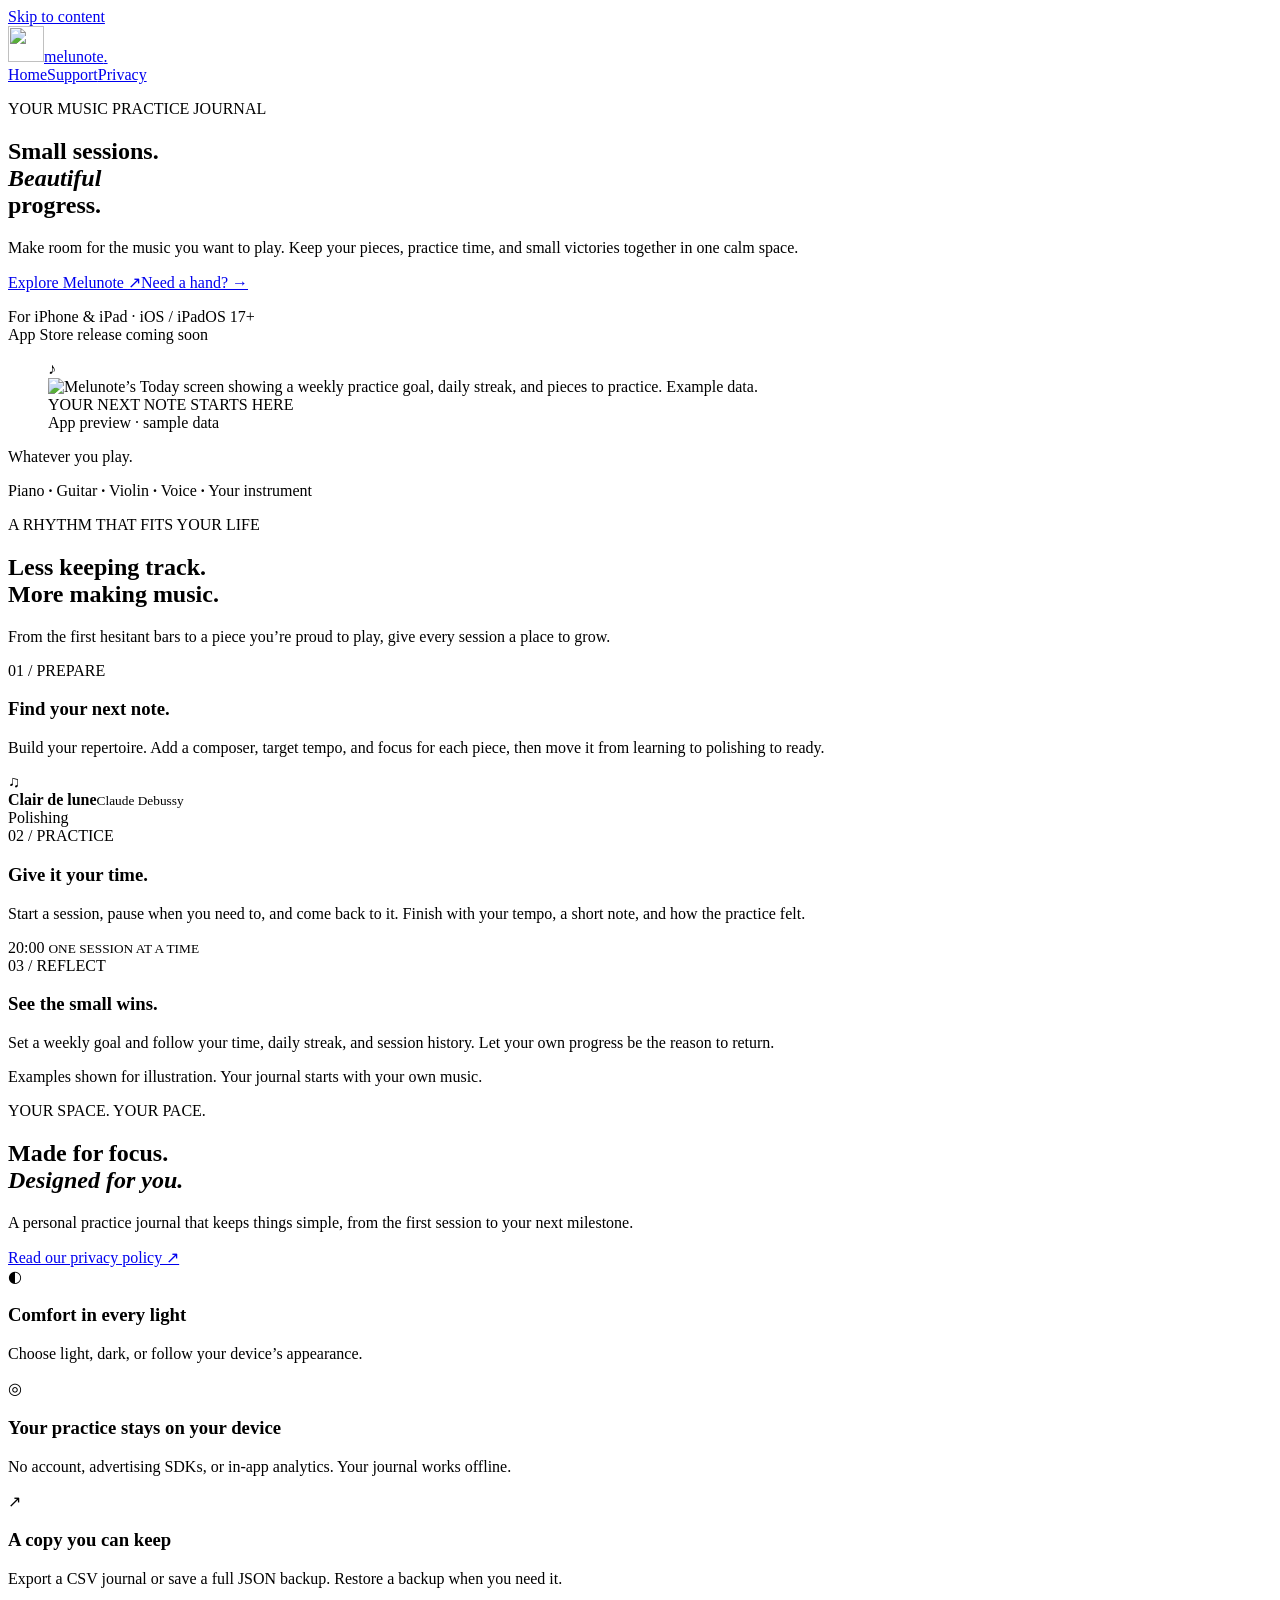
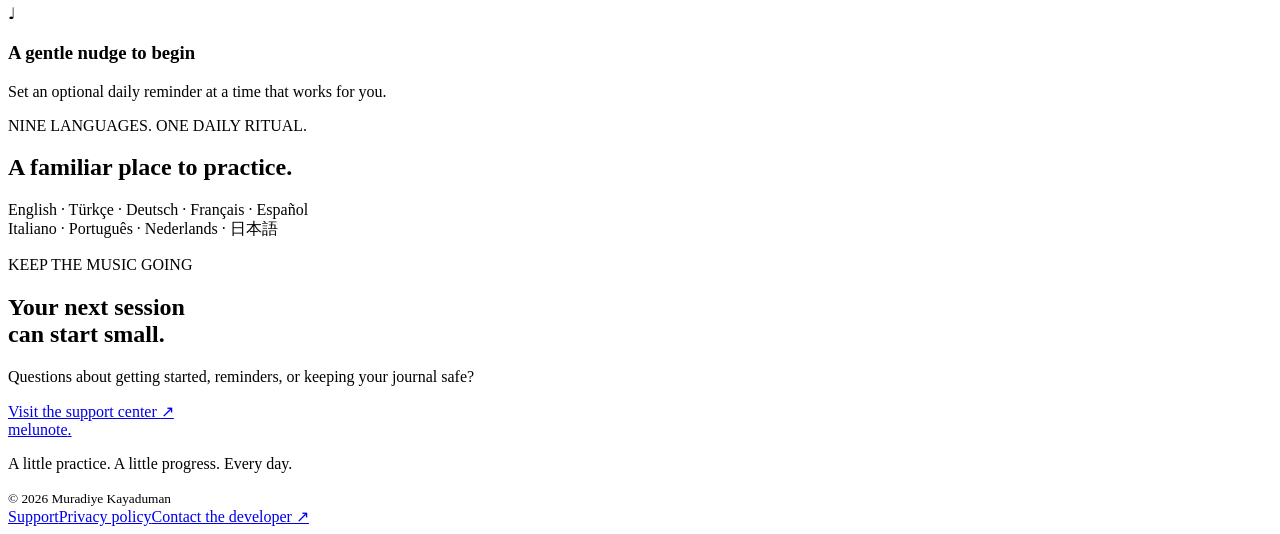
==== index.html @ 5ccfe73c "Add files via upload" ====
<!doctype html>
<html lang="en"><head><meta charset="utf-8"><meta name="viewport" content="width=device-width,initial-scale=1"><meta name="theme-color" content="#203538"><title>Melunote — Music Practice Journal</title><meta name="description" content="A calm music practice journal for iPhone and iPad. Organize your pieces, track practice sessions, and watch your progress grow."><meta property="og:title" content="Melunote — Music Practice Journal"><meta property="og:description" content="A calm music practice journal for iPhone and iPad. Organize your pieces, track practice sessions, and watch your progress grow."><meta property="og:type" content="website"><link rel="icon" type="image/png" href="assets/app-icon.png"><link rel="stylesheet" href="assets/style.css"></head>
<body><a class="skip" href="#main">Skip to content</a><header class="header wrap"><a class="brand" href="index.html" aria-label="Melunote home"><img src="assets/app-icon.png" width="36" height="36" alt="">melunote<span class="brand-dot">.</span></a><nav aria-label="Main navigation"><a href="index.html" aria-current="page">Home</a><a href="support.html">Support</a><a href="privacy.html">Privacy</a></nav></header><main id="main"><section class="hero wrap"><div class="hero-copy"><p class="eyebrow"><span class="dot"></span> YOUR MUSIC PRACTICE JOURNAL</p><h1>Small sessions.<br><em>Beautiful</em><br>progress.</h1><p class="intro">Make room for the music you want to play. Keep your pieces, practice time, and small victories together in one calm space.</p><div class="actions"><a class="button" href="#practice">Explore Melunote <span>↗</span></a><a class="text-link" href="support.html">Need a hand? →</a></div><p class="availability">For iPhone &amp; iPad · iOS / iPadOS 17+<br><span>App Store release coming soon</span></p></div><figure class="hero-art"><div class="orbit orbit-one"></div><div class="orbit orbit-two"></div><span class="art-note" aria-hidden="true">♪</span><div class="phone"><img src="assets/practice-preview.png" width="1206" height="2622" alt="Melunote’s Today screen showing a weekly practice goal, daily streak, and pieces to practice. Example data."></div><figcaption>YOUR NEXT NOTE STARTS HERE<br><span>App preview · sample data</span></figcaption></figure></section>
<div class="instrument-strip"><div class="wrap"><span>Whatever you play.</span><p>Piano <b>·</b> Guitar <b>·</b> Violin <b>·</b> Voice <b>·</b> Your instrument</p></div></div>
<section id="practice" class="section wrap"><div class="section-heading"><p class="eyebrow">A RHYTHM THAT FITS YOUR LIFE</p><h2>Less keeping track.<br>More making music.</h2><p>From the first hesitant bars to a piece you’re proud to play, give every session a place to grow.</p></div><div class="steps"><article><span class="step-no">01 / PREPARE</span><h3>Find your next note.</h3><p>Build your repertoire. Add a composer, target tempo, and focus for each piece, then move it from learning to polishing to ready.</p><div class="piece"><span class="music-mark">♫</span><div><strong>Clair de lune</strong><small>Claude Debussy</small></div><span class="tag">Polishing</span></div></article><article><span class="step-no">02 / PRACTICE</span><h3>Give it your time.</h3><p>Start a session, pause when you need to, and come back to it. Finish with your tempo, a short note, and how the practice felt.</p><div class="timer-demo" aria-label="Illustrative practice timer">20<span>:</span>00 <small>ONE SESSION AT A TIME</small></div></article><article><span class="step-no">03 / REFLECT</span><h3>See the small wins.</h3><p>Set a weekly goal and follow your time, daily streak, and session history. Let your own progress be the reason to return.</p><div class="week-demo" aria-hidden="true"><i style="--h:40%"></i><i style="--h:70%"></i><i style="--h:55%"></i><i style="--h:90%"></i><i style="--h:65%"></i><i style="--h:30%"></i><i style="--h:15%"></i></div></article></div><p class="caption">Examples shown for illustration. Your journal starts with your own music.</p></section>
<section class="quiet-section"><div class="wrap quiet-grid"><div><p class="eyebrow">YOUR SPACE. YOUR PACE.</p><h2>Made for focus.<br><em>Designed for you.</em></h2><p class="intro">A personal practice journal that keeps things simple, from the first session to your next milestone.</p><a class="light-link" href="privacy.html">Read our privacy policy ↗</a></div><div class="feature-list"><article><span>◐</span><div><h3>Comfort in every light</h3><p>Choose light, dark, or follow your device’s appearance.</p></div></article><article><span>◎</span><div><h3>Your practice stays on your device</h3><p>No account, advertising SDKs, or in-app analytics. Your journal works offline.</p></div></article><article><span>↗</span><div><h3>A copy you can keep</h3><p>Export a CSV journal or save a full JSON backup. Restore a backup when you need it.</p></div></article><article><span>♩</span><div><h3>A gentle nudge to begin</h3><p>Set an optional daily reminder at a time that works for you.</p></div></article></div></div></section>
<section class="section wrap language-section"><p class="eyebrow">NINE LANGUAGES. ONE DAILY RITUAL.</p><h2>A familiar place to practice.</h2><p>English · Türkçe · Deutsch · Français · Español<br>Italiano · Português · Nederlands · 日本語</p></section>
<section class="closing wrap"><div><p class="eyebrow">KEEP THE MUSIC GOING</p><h2>Your next session<br>can start small.</h2></div><div><p>Questions about getting started, reminders, or keeping your journal safe?</p><a class="button" href="support.html">Visit the support center <span>↗</span></a></div></section></main><footer class="footer wrap"><div><a class="brand" href="index.html">melunote<span class="brand-dot">.</span></a><p>A little practice. A little progress. Every day.</p><small>© 2026 Muradiye Kayaduman</small></div><div class="footer-links"><a href="support.html">Support</a><a href="privacy.html">Privacy policy</a><a href="mailto:gokce8535@gmail.com">Contact the developer ↗</a></div></footer></body></html>
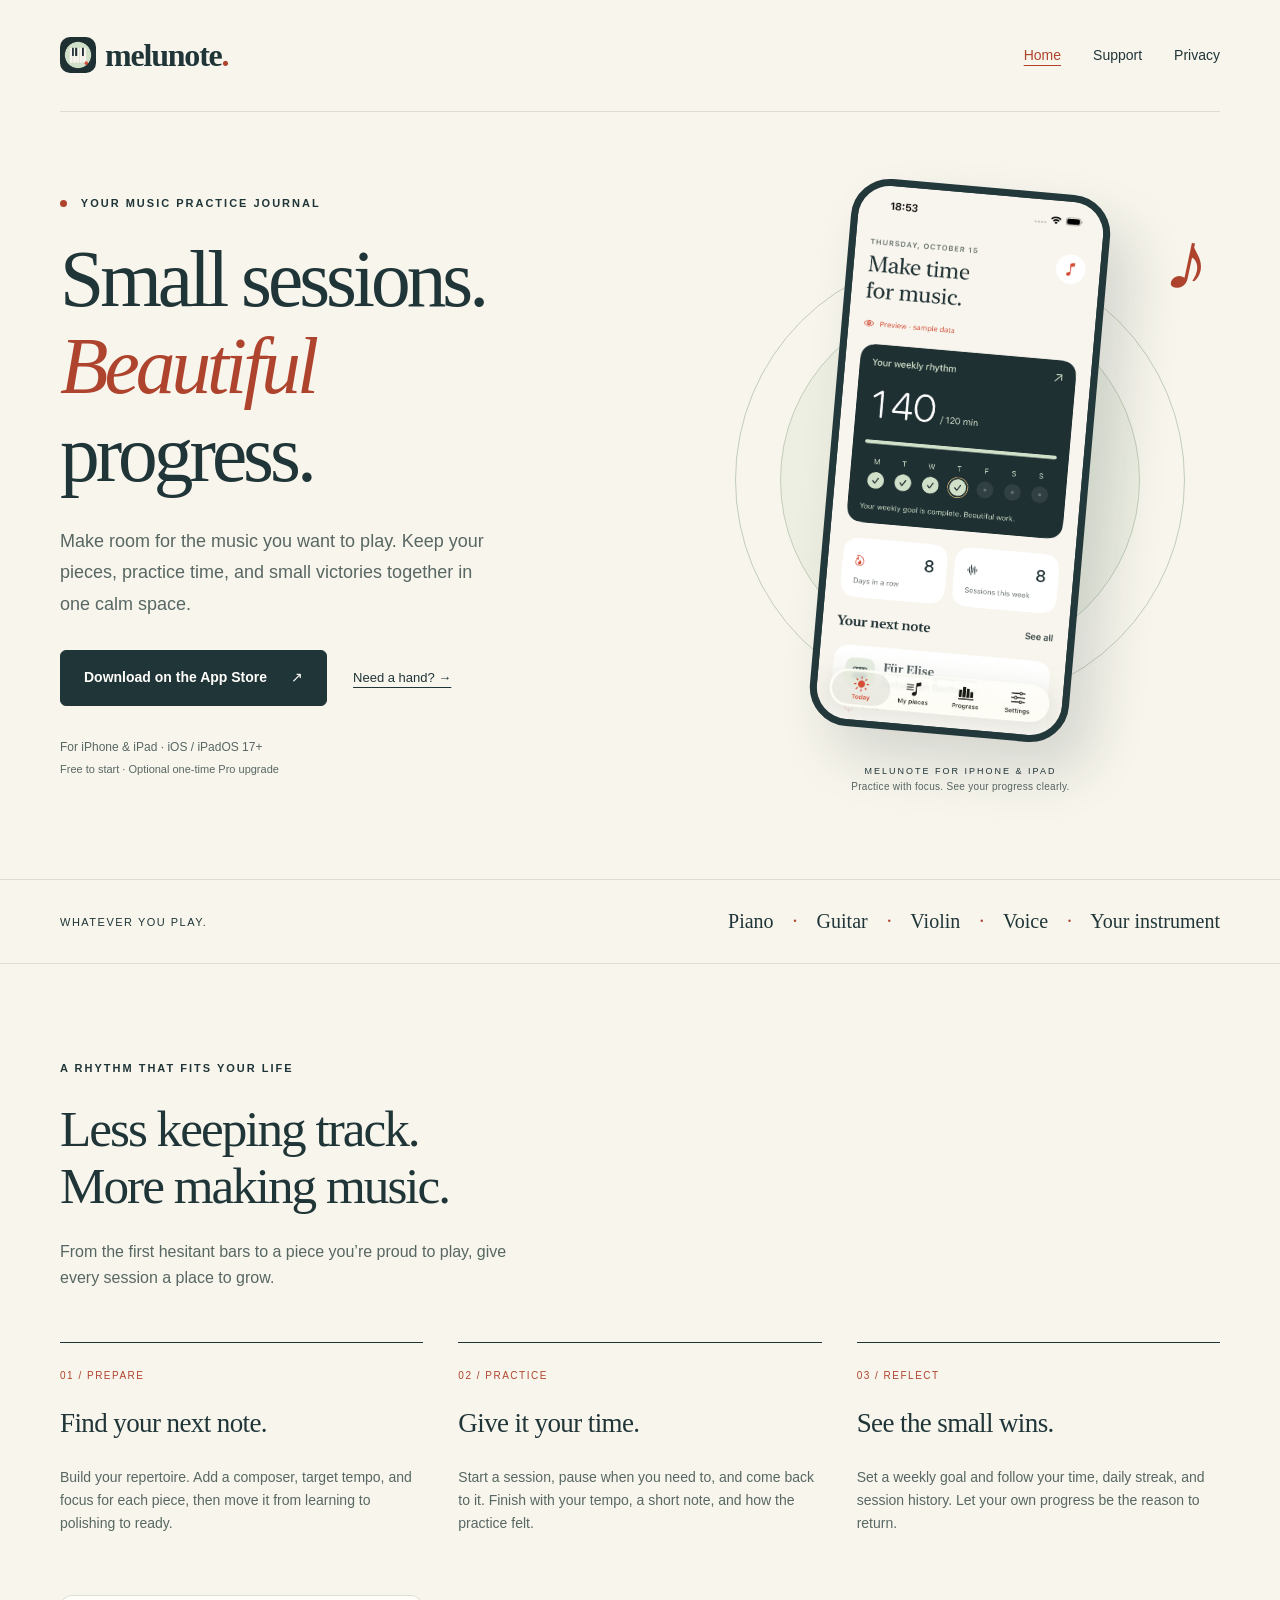
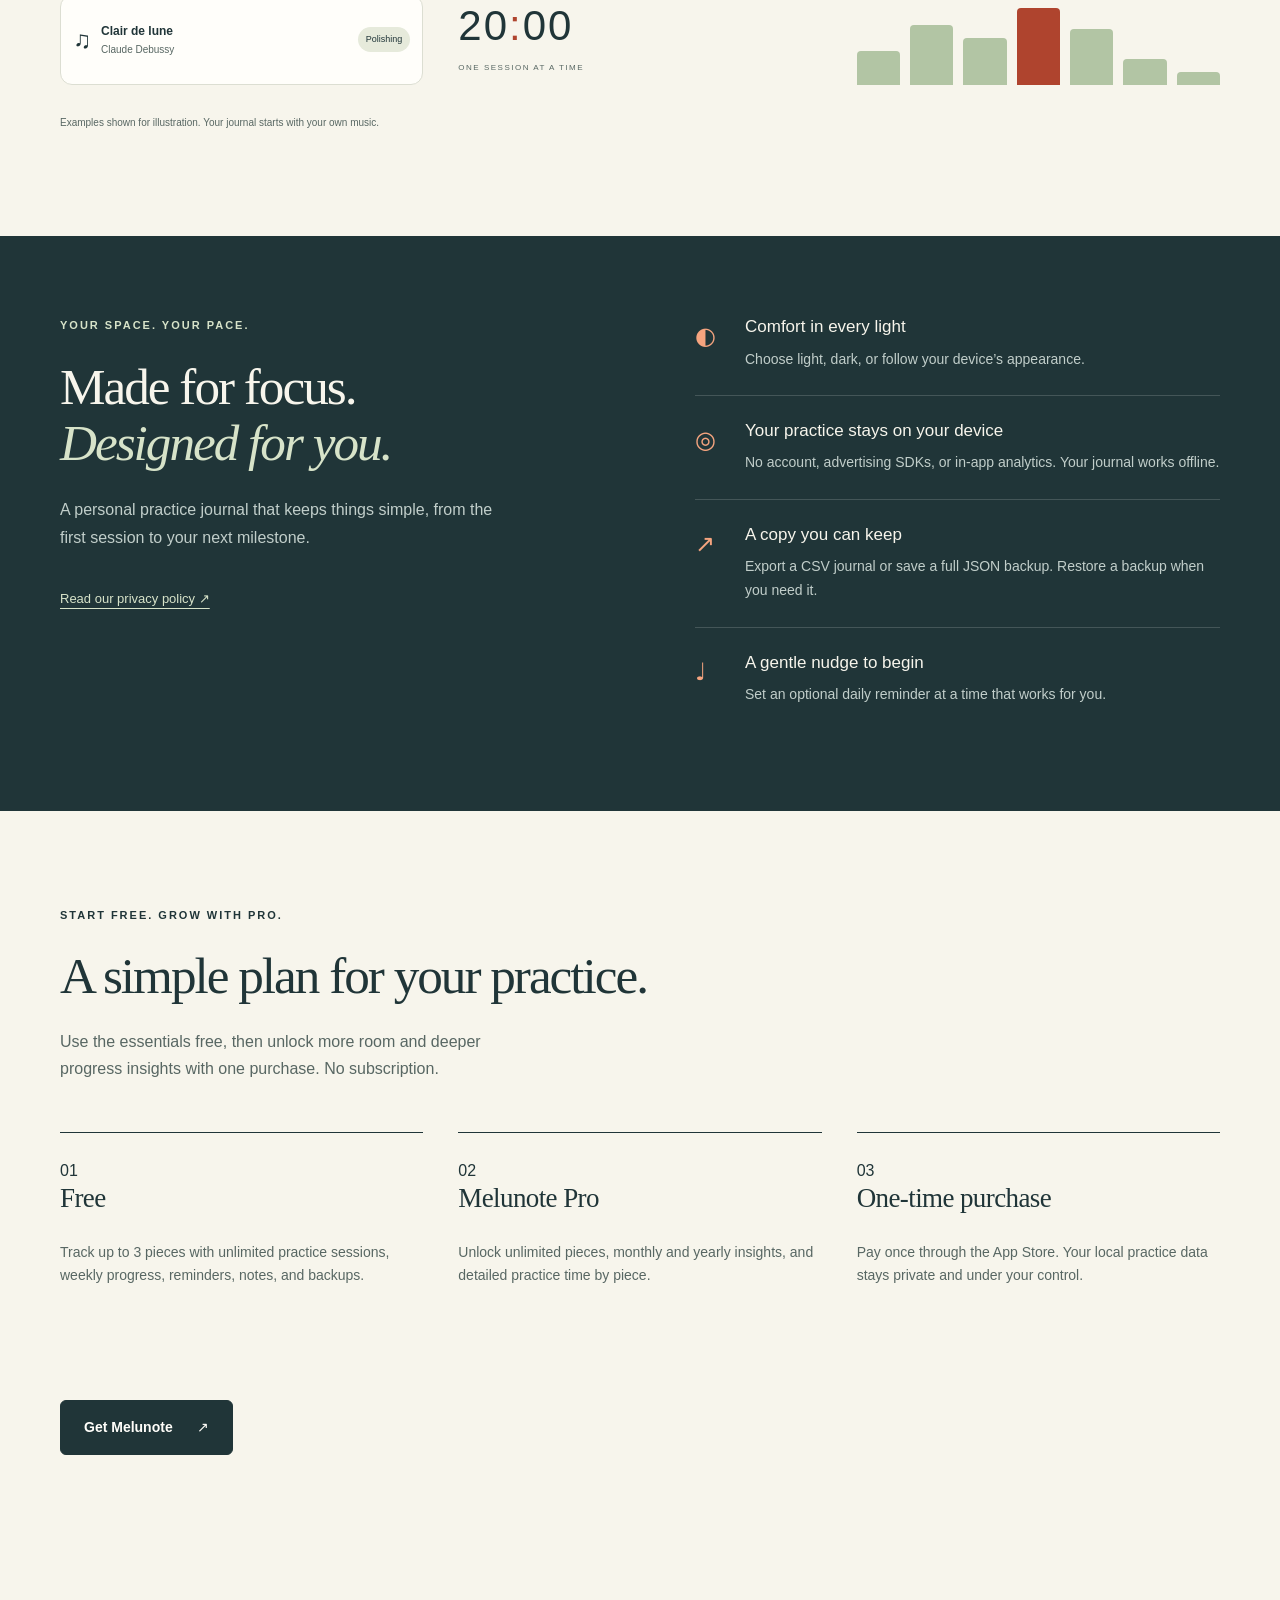
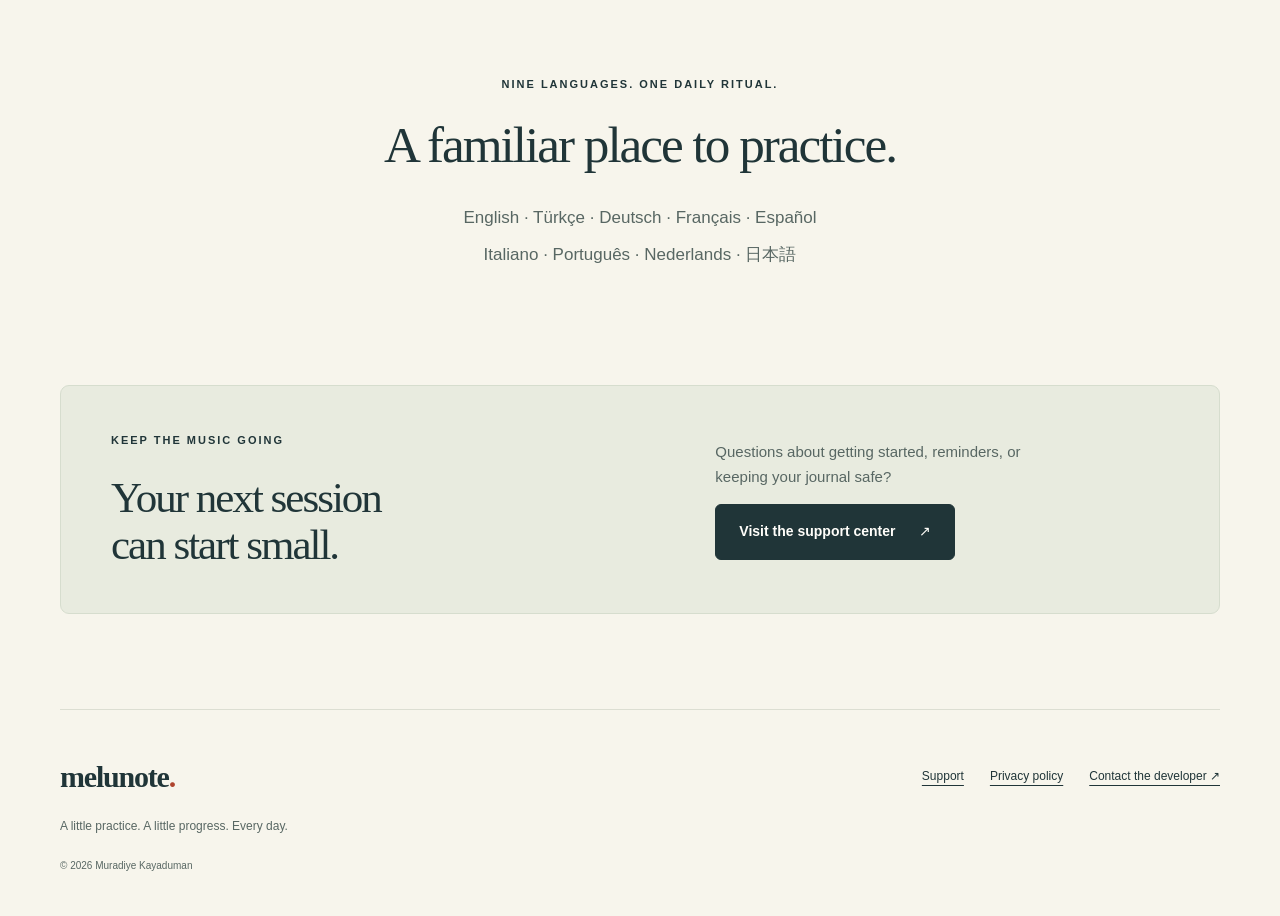
==== commit e308e796: "Update index.html" ====
--- a/index.html
+++ b/index.html
@@ -1,8 +1,7 @@
 <!doctype html>
 <html lang="en"><head><meta charset="utf-8"><meta name="viewport" content="width=device-width,initial-scale=1"><meta name="theme-color" content="#203538"><title>Melunote — Music Practice Journal</title><meta name="description" content="A calm music practice journal for iPhone and iPad. Organize your pieces, track practice sessions, and watch your progress grow."><meta property="og:title" content="Melunote — Music Practice Journal"><meta property="og:description" content="A calm music practice journal for iPhone and iPad. Organize your pieces, track practice sessions, and watch your progress grow."><meta property="og:type" content="website"><link rel="icon" type="image/png" href="assets/app-icon.png"><link rel="stylesheet" href="assets/style.css"></head>
-<body><a class="skip" href="#main">Skip to content</a><header class="header wrap"><a class="brand" href="index.html" aria-label="Melunote home"><img src="assets/app-icon.png" width="36" height="36" alt="">melunote<span class="brand-dot">.</span></a><nav aria-label="Main navigation"><a href="index.html" aria-current="page">Home</a><a href="support.html">Support</a><a href="privacy.html">Privacy</a></nav></header><main id="main"><section class="hero wrap"><div class="hero-copy"><p class="eyebrow"><span class="dot"></span> YOUR MUSIC PRACTICE JOURNAL</p><h1>Small sessions.<br><em>Beautiful</em><br>progress.</h1><p class="intro">Make room for the music you want to play. Keep your pieces, practice time, and small victories together in one calm space.</p><div class="actions"><a class="button" href="#practice">Explore Melunote <span>↗</span></a><a class="text-link" href="support.html">Need a hand? →</a></div><p class="availability">For iPhone &amp; iPad · iOS / iPadOS 17+<br><span>App Store release coming soon</span></p></div><figure class="hero-art"><div class="orbit orbit-one"></div><div class="orbit orbit-two"></div><span class="art-note" aria-hidden="true">♪</span><div class="phone"><img src="assets/practice-preview.png" width="1206" height="2622" alt="Melunote’s Today screen showing a weekly practice goal, daily streak, and pieces to practice. Example data."></div><figcaption>YOUR NEXT NOTE STARTS HERE<br><span>App preview · sample data</span></figcaption></figure></section>
+<body><a class="skip" href="#main">Skip to content</a><header class="header wrap"><a class="brand" href="index.html" aria-label="Melunote home"><img src="assets/app-icon.png" width="36" height="36" alt="">melunote<span class="brand-dot">.</span></a><nav aria-label="Main navigation"><a href="index.html" aria-current="page">Home</a><a href="support.html">Support</a><a href="privacy.html">Privacy</a></nav></header><main id="main"><section class="hero wrap"><div class="hero-copy"><p class="eyebrow"><span class="dot"></span> YOUR MUSIC PRACTICE JOURNAL</p><h1>Small sessions.<br><em>Beautiful</em><br>progress.</h1><p class="intro">Make room for the music you want to play. Keep your pieces, practice time, and small victories together in one calm space.</p><div class="actions"><a class="button" href="https://apps.apple.com/app/id6824916623">Download on the App Store <span>↗</span></a><a class="text-link" href="support.html">Need a hand? →</a></div><p class="availability">For iPhone &amp; iPad · iOS / iPadOS 17+<br><span>Free to start · Optional one-time Pro upgrade</span></p></div><figure class="hero-art"><div class="orbit orbit-one"></div><div class="orbit orbit-two"></div><span class="art-note" aria-hidden="true">♪</span><div class="phone"><img src="assets/practice-preview.png" width="1206" height="2622" alt="Melunote’s Today screen showing a weekly practice goal, daily streak, and pieces to practice."></div><figcaption>MELUNOTE FOR IPHONE &amp; IPAD<br><span>Practice with focus. See your progress clearly.</span></figcaption></figure></section>
 <div class="instrument-strip"><div class="wrap"><span>Whatever you play.</span><p>Piano <b>·</b> Guitar <b>·</b> Violin <b>·</b> Voice <b>·</b> Your instrument</p></div></div>
 <section id="practice" class="section wrap"><div class="section-heading"><p class="eyebrow">A RHYTHM THAT FITS YOUR LIFE</p><h2>Less keeping track.<br>More making music.</h2><p>From the first hesitant bars to a piece you’re proud to play, give every session a place to grow.</p></div><div class="steps"><article><span class="step-no">01 / PREPARE</span><h3>Find your next note.</h3><p>Build your repertoire. Add a composer, target tempo, and focus for each piece, then move it from learning to polishing to ready.</p><div class="piece"><span class="music-mark">♫</span><div><strong>Clair de lune</strong><small>Claude Debussy</small></div><span class="tag">Polishing</span></div></article><article><span class="step-no">02 / PRACTICE</span><h3>Give it your time.</h3><p>Start a session, pause when you need to, and come back to it. Finish with your tempo, a short note, and how the practice felt.</p><div class="timer-demo" aria-label="Illustrative practice timer">20<span>:</span>00 <small>ONE SESSION AT A TIME</small></div></article><article><span class="step-no">03 / REFLECT</span><h3>See the small wins.</h3><p>Set a weekly goal and follow your time, daily streak, and session history. Let your own progress be the reason to return.</p><div class="week-demo" aria-hidden="true"><i style="--h:40%"></i><i style="--h:70%"></i><i style="--h:55%"></i><i style="--h:90%"></i><i style="--h:65%"></i><i style="--h:30%"></i><i style="--h:15%"></i></div></article></div><p class="caption">Examples shown for illustration. Your journal starts with your own music.</p></section>
-<section class="quiet-section"><div class="wrap quiet-grid"><div><p class="eyebrow">YOUR SPACE. YOUR PACE.</p><h2>Made for focus.<br><em>Designed for you.</em></h2><p class="intro">A personal practice journal that keeps things simple, from the first session to your next milestone.</p><a class="light-link" href="privacy.html">Read our privacy policy ↗</a></div><div class="feature-list"><article><span>◐</span><div><h3>Comfort in every light</h3><p>Choose light, dark, or follow your device’s appearance.</p></div></article><article><span>◎</span><div><h3>Your practice stays on your device</h3><p>No account, advertising SDKs, or in-app analytics. Your journal works offline.</p></div></article><article><span>↗</span><div><h3>A copy you can keep</h3><p>Export a CSV journal or save a full JSON backup. Restore a backup when you need it.</p></div></article><article><span>♩</span><div><h3>A gentle nudge to begin</h3><p>Set an optional daily reminder at a time that works for you.</p></div></article></div></div></section>
-<section class="section wrap language-section"><p class="eyebrow">NINE LANGUAGES. ONE DAILY RITUAL.</p><h2>A familiar place to practice.</h2><p>English · Türkçe · Deutsch · Français · Español<br>Italiano · Português · Nederlands · 日本語</p></section>
-<section class="closing wrap"><div><p class="eyebrow">KEEP THE MUSIC GOING</p><h2>Your next session<br>can start small.</h2></div><div><p>Questions about getting started, reminders, or keeping your journal safe?</p><a class="button" href="support.html">Visit the support center <span>↗</span></a></div></section></main><footer class="footer wrap"><div><a class="brand" href="index.html">melunote<span class="brand-dot">.</span></a><p>A little practice. A little progress. Every day.</p><small>© 2026 Muradiye Kayaduman</small></div><div class="footer-links"><a href="support.html">Support</a><a href="privacy.html">Privacy policy</a><a href="mailto:gokce8535@gmail.com">Contact the developer ↗</a></div></footer></body></html>+<section class="quiet-section"><div class="wrap quiet-grid"><div><p class="eyebrow">YOUR SPACE. YOUR PACE.</p><h2>Made for focus.<br><em>Designed for you.</em></h2><p class="intro">A personal practice journal that keeps things simple, from the first session to your next milestone.</p><a class="light-link" href="privacy.html">Read our privacy policy ↗</a></div><div class="feature-list"><article><span>◐</span><div><h3>Comfort in every light</h3><p>Choose light, dark, or follow your device’s appearance.</p></div></article><article><span>◎</span><div><h3>Your practice stays on your device</h3><p>No account, advertising SDKs, or in-app analytics. Your journal works offline.</p></div></article><article><span>↗</span><div><h3>A copy you can keep</h3><p>Export a CSV journal or save a full JSON backup. Restore a backup when you need it.</p></div></article><article><span>♩</span><div><h3>A gentle nudge to begin</h3><p>Set an optional daily reminder at a time that works for you.</p></div></article></div></div></section><section class="section wrap" id="plans"><div class="section-heading"><p class="eyebrow">START FREE. GROW WITH PRO.</p><h2>A simple plan for your practice.</h2><p>Use the essentials free, then unlock more room and deeper progress insights with one purchase. No subscription.</p></div><div class="steps"><article><span>01</span><h3>Free</h3><p>Track up to 3 pieces with unlimited practice sessions, weekly progress, reminders, notes, and backups.</p></article><article><span>02</span><h3>Melunote Pro</h3><p>Unlock unlimited pieces, monthly and yearly insights, and detailed practice time by piece.</p></article><article><span>03</span><h3>One-time purchase</h3><p>Pay once through the App Store. Your local practice data stays private and under your control.</p></article></div><div class="actions"><a class="button" href="https://apps.apple.com/app/id6824916623">Get Melunote <span>↗</span></a></div></section><section class="section wrap language-section"><p class="eyebrow">NINE LANGUAGES. ONE DAILY RITUAL.</p><h2>A familiar place to practice.</h2><p>English · Türkçe · Deutsch · Français · Español<br>Italiano · Português · Nederlands · 日本語</p></section>
+<section class="closing wrap"><div><p class="eyebrow">KEEP THE MUSIC GOING</p><h2>Your next session<br>can start small.</h2></div><div><p>Questions about getting started, reminders, or keeping your journal safe?</p><a class="button" href="support.html">Visit the support center <span>↗</span></a></div></section></main><footer class="footer wrap"><div><a class="brand" href="index.html">melunote<span class="brand-dot">.</span></a><p>A little practice. A little progress. Every day.</p><small>© 2026 Muradiye Kayaduman</small></div><div class="footer-links"><a href="support.html">Support</a><a href="privacy.html">Privacy policy</a><a href="mailto:gokce8535@gmail.com">Contact the developer ↗</a></div></footer></body></html>
--- a/assets/style.css
+++ b/assets/style.css
@@ -0,0 +1,6 @@
+:root{--paper:#f7f5ec;--ink:#203538;--muted:#586763;--coral:#af442e;--line:#dcded2;--sage:#d7e3c9;--white:#fffefa}*{box-sizing:border-box}html{scroll-behavior:smooth;scroll-padding-top:30px}body{margin:0;background:var(--paper);color:var(--ink);font:16px/1.65 -apple-system,BlinkMacSystemFont,"Segoe UI",sans-serif;-webkit-font-smoothing:antialiased}a{color:inherit;text-underline-offset:5px}a:hover{color:var(--coral)}a:focus-visible,summary:focus-visible{outline:3px solid var(--coral);outline-offset:6px}img{max-width:100%;display:block}h1,h2,h3,p{margin-top:0}h1,h2,h3{line-height:1.1;font-weight:400}h1,h2,.brand{font-family:Georgia,"Times New Roman",serif}h1{font-size:clamp(54px,6.2vw,88px);letter-spacing:-4px;margin-bottom:28px}h2{font-size:clamp(36px,4vw,56px);letter-spacing:-2px;margin-bottom:25px}h3{font-family:Georgia,"Times New Roman",serif;font-size:28px;letter-spacing:-.6px}em{color:var(--coral);font-weight:400}.wrap{width:min(1160px,calc(100% - 80px));margin-inline:auto}.header{min-height:112px;display:flex;justify-content:space-between;align-items:center;border-bottom:1px solid var(--line);gap:24px}.brand{display:inline-flex;gap:9px;align-items:center;font-size:32px;font-weight:600;letter-spacing:-1.2px;text-decoration:none}.brand img{border-radius:10px}.brand-dot{color:var(--coral);margin-left:-9px}nav{display:flex;gap:32px;font-size:14px}nav a{text-decoration:none}nav a[aria-current]{color:var(--coral);text-decoration:underline}.skip{position:absolute;left:20px;top:-100px;background:var(--ink);color:white;padding:12px;z-index:10}.skip:focus{top:10px}.eyebrow{font-size:11px;font-weight:650;letter-spacing:2px;margin-bottom:24px}.dot{display:inline-block;width:7px;height:7px;background:var(--coral);border-radius:50%;margin-right:9px}.intro{font-size:18px;line-height:1.75;color:var(--muted);max-width:440px}.hero{display:grid;grid-template-columns:1.1fr 1fr;gap:70px;align-items:center;padding-block:62px 78px}.hero-copy{padding-block:20px}.hero .intro{max-width:425px}.actions{display:flex;align-items:center;gap:26px;margin:30px 0}.button{display:inline-flex;justify-content:space-between;gap:24px;align-items:center;text-decoration:none;background:var(--ink);color:var(--white);border:1px solid var(--ink);border-radius:6px;padding:15px 23px;font-size:14px;font-weight:550}.button:hover{background:#344e50;color:white}.text-link{font-size:13px}.availability{font-size:12px;line-height:1.9;color:var(--muted);margin:26px 0 0}.availability span{font-size:11px}.hero-art{position:relative;margin:0;display:flex;align-items:center;flex-direction:column;isolation:isolate;padding:6px 0 0}.phone{width:260px;border:7px solid #23383a;border-radius:39px;overflow:hidden;box-shadow:24px 28px 54px #20353828;transform:rotate(5deg);background:var(--ink)}.phone img{height:auto}.orbit{position:absolute;z-index:-1;border:1px solid #c2ceba;border-radius:50%;width:450px;height:450px;top:75px;left:50%;transform:translateX(-50%)}.orbit-two{width:360px;height:360px;top:120px;background:#e4e9da80}.art-note{position:absolute;font-family:Georgia,serif;font-size:86px;right:10px;top:12px;color:var(--coral);transform:rotate(12deg)}figcaption{margin-top:30px;font-size:9px;letter-spacing:2px;text-align:center}figcaption span{font-size:10px;letter-spacing:.3px;color:var(--muted)}.instrument-strip{border-block:1px solid var(--line)}.instrument-strip .wrap{display:flex;justify-content:space-between;align-items:center;padding-block:25px;gap:20px}.instrument-strip span{font-size:11px;letter-spacing:1.5px;text-transform:uppercase}.instrument-strip p{margin:0;font-family:Georgia,serif;font-size:20px}.instrument-strip b{font-weight:400;color:var(--coral);margin-inline:14px}.section{padding-block:95px}.section-heading{max-width:620px;margin-bottom:50px}.section-heading>p:last-child{color:var(--muted);max-width:470px}.steps{display:grid;grid-template-columns:repeat(3,1fr);gap:35px}.steps article{border-top:1px solid var(--ink);padding-top:25px;min-width:0}.step-no{display:block;color:var(--coral);font-size:10px;letter-spacing:1.5px;margin-bottom:25px}.steps p{font-size:14px;color:var(--muted);min-height:115px}.steps h3{font-size:27px}.piece{display:flex;align-items:center;gap:10px;background:var(--white);border:1px solid var(--line);border-radius:12px;padding:15px 12px;font-size:12px;min-height:90px}.piece small{display:block;color:var(--muted);font-size:10px}.music-mark{font-size:24px}.tag{margin-left:auto;font-size:9px;background:#e6eadb;border-radius:20px;padding:5px 8px}.timer-demo{font-size:42px;line-height:1.1;letter-spacing:2px;padding-top:8px}.timer-demo span{color:var(--coral)}.timer-demo small{display:block;font-size:8px;letter-spacing:1.5px;margin-top:15px;color:var(--muted)}.week-demo{display:flex;align-items:end;gap:10px;height:90px;padding-top:4px}.week-demo i{display:block;background:#b2c5a4;border-radius:4px 4px 0 0;width:100%;height:var(--h)}.week-demo i:nth-child(4){background:var(--coral)}.caption{font-size:10px;color:var(--muted);margin-top:30px}.quiet-section{background:var(--ink);color:var(--paper);padding:80px 0}.quiet-grid{display:grid;grid-template-columns:1fr 1fr;gap:110px}.quiet-section em{color:#d7e3c9}.quiet-section .intro{color:#c1ceca;font-size:16px}.quiet-section .eyebrow{color:var(--sage)}.light-link{display:inline-block;color:var(--sage);font-size:13px;margin-top:20px}.light-link:hover{color:white}.feature-list article{display:flex;gap:25px;padding:24px 0;border-top:1px solid #ffffff29}.feature-list article:first-child{padding-top:0;border:0}.feature-list article>span{font-size:24px;color:#f5a47f;width:25px;flex-shrink:0}.feature-list h3{font:500 17px/1.3 -apple-system,BlinkMacSystemFont,"Segoe UI",sans-serif;letter-spacing:0;margin-bottom:9px}.feature-list p{font-size:14px;line-height:1.7;color:#c1ceca;margin:0}.language-section{text-align:center}.language-section p:last-child{color:var(--muted);line-height:2.2;font-size:17px}.closing{background:#e8ebdf;border:1px solid #d6ddce;display:grid;grid-template-columns:1.2fr 1fr;gap:60px;padding:45px 50px;align-items:center;margin-bottom:95px;border-radius:9px}.closing h2{font-size:43px;margin-bottom:0}.closing p:not(.eyebrow){font-size:15px;color:var(--muted);max-width:350px}.footer{border-top:1px solid var(--line);padding:42px 0 38px;display:flex;justify-content:space-between;gap:25px}.footer .brand{font-size:30px}.footer p{font-size:12px;color:var(--muted);margin-block:15px}.footer small{font-size:10px;color:var(--muted)}.footer-links{display:flex;gap:26px;align-items:start;padding-top:15px;font-size:12px}.page-hero{padding:74px 0 50px;max-width:860px}.page-hero h1{font-size:clamp(46px,5.5vw,74px);letter-spacing:-3px}.page-hero .intro{max-width:640px}.support-grid{display:grid;grid-template-columns:1fr 330px;gap:80px;padding:10px 0 95px}.smaller{font-size:35px}.contact-card{background:#e8ebdf;border-radius:10px;padding:30px;height:fit-content;position:sticky;top:30px}.contact-card .eyebrow{font-size:9px;letter-spacing:1.1px}.contact-card h2{font-size:31px;letter-spacing:-1px}.contact-card p,.contact-card li{font-size:13px;color:var(--muted)}.contact-card .button{display:flex;margin-top:25px}.email{font-size:12px;display:block;margin-top:12px;overflow-wrap:anywhere}.contact-card h3{font:600 13px/1.4 -apple-system,sans-serif;letter-spacing:0}.contact-card ul{padding-left:17px}.contact-card li{margin-bottom:10px}.contact-card hr{border:0;border-top:1px solid #cdd5c6;margin:30px 0}.contact-card .small{font-size:11px}.contact-card>a:last-child{font-size:11px}.faqs details{border-bottom:1px solid var(--line)}summary{padding:23px 0;cursor:pointer;display:flex;justify-content:space-between;gap:22px;font-size:16px;font-weight:550;list-style:none;line-height:1.5}summary::-webkit-details-marker{display:none}summary span{color:var(--coral);font-size:21px;line-height:1;flex-shrink:0}details[open] summary span{transform:rotate(45deg)}.answer{padding:0 18px 10px 0;color:var(--muted);font-size:14px}.privacy-summary{background:#e8ebdf;border-radius:8px;display:flex;gap:35px;padding:23px 28px;align-items:center;font-size:12px}.privacy-summary strong{font-size:13px}.document-grid{display:grid;grid-template-columns:235px 1fr;gap:85px;padding:60px 0 90px}.toc{position:sticky;top:35px;height:fit-content;display:flex;flex-direction:column;gap:15px;font-size:12px}.toc a{text-decoration:none}.toc .eyebrow{margin-bottom:10px}.document section{padding-bottom:24px;margin-bottom:30px;border-bottom:1px solid var(--line)}.document h2{font-size:30px;letter-spacing:-.7px}.document p{color:var(--muted);font-size:15px;line-height:1.85}.document a{color:var(--coral)}
+@media(max-width:1000px){.hero{gap:30px}.hero-art .orbit{width:340px;height:340px;top:130px}.hero-art .orbit-two{width:280px;height:280px;top:160px}.phone{width:240px}.quiet-grid{gap:50px}.support-grid{gap:35px;grid-template-columns:1fr 300px}.steps{gap:20px}.steps p{min-height:145px}.piece{flex-wrap:wrap}.footer-links{gap:16px}.document-grid{gap:40px;grid-template-columns:200px 1fr}}
+@media(max-width:700px){.wrap{width:calc(100% - 40px)}.header{min-height:88px;gap:15px}.brand{font-size:27px}.brand img{width:29px;height:29px}nav{gap:17px;font-size:12px}.hero{grid-template-columns:1fr;padding:42px 0 55px;gap:30px}.hero-copy{padding:0}h1{font-size:64px;letter-spacing:-3px}.intro{font-size:16px}.hero-art{padding:5px 0 0;max-width:100%}.hero-art .orbit{width:310px;height:310px;top:115px}.hero-art .orbit-two{width:250px;height:250px;top:145px}.hero-art .art-note{right:15%;top:0}.phone{width:230px}.actions{gap:22px}.instrument-strip .wrap{display:block;text-align:center;padding-block:22px}.instrument-strip p{font-size:15px;margin-top:8px}.instrument-strip b{margin-inline:5px}.section{padding-block:60px}.section-heading{margin-bottom:30px}.steps{grid-template-columns:1fr;gap:30px}.steps p{min-height:0}.piece{max-width:350px;flex-wrap:nowrap}.timer-demo{padding-bottom:10px}.week-demo{max-width:350px}.steps article{padding-top:20px}.quiet-section{padding:55px 0}.quiet-grid{grid-template-columns:1fr;gap:35px}.language-section p:last-child{font-size:14px}.closing{grid-template-columns:1fr;padding:30px;gap:25px;margin-bottom:55px}.closing h2{font-size:36px}.footer{flex-direction:column;gap:15px}.footer-links{flex-wrap:wrap;padding-top:0;gap:24px}.page-hero{padding:48px 0 30px}.page-hero h1{font-size:49px;letter-spacing:-2px}.page-hero .eyebrow{font-size:9px;letter-spacing:1.4px}.support-grid{grid-template-columns:1fr;gap:40px;padding-bottom:55px}.contact-card{position:static}.privacy-summary{align-items:start;flex-direction:column;gap:9px}.document-grid{grid-template-columns:1fr;gap:35px;padding-top:35px}.toc{position:static;gap:11px;border-bottom:1px solid var(--line);padding-bottom:30px}.document h2{font-size:28px}.document p{font-size:14px}}
+@media(max-width:370px){.wrap{width:calc(100% - 30px)}.brand img{display:none}nav{gap:14px}h1{font-size:55px}.actions{gap:15px}.button{padding:13px 17px}.hero-art .art-note{right:5%}.page-hero h1{font-size:43px}}
+@media(prefers-reduced-motion:reduce){html{scroll-behavior:auto}}
+@media print{.header,.footer,.toc,.skip{display:none}.wrap{width:100%}.document-grid{display:block}.page-hero{padding:10px 0}.privacy-summary{border:1px solid #aaa}.document section{break-inside:avoid}body{background:white;color:black}}
